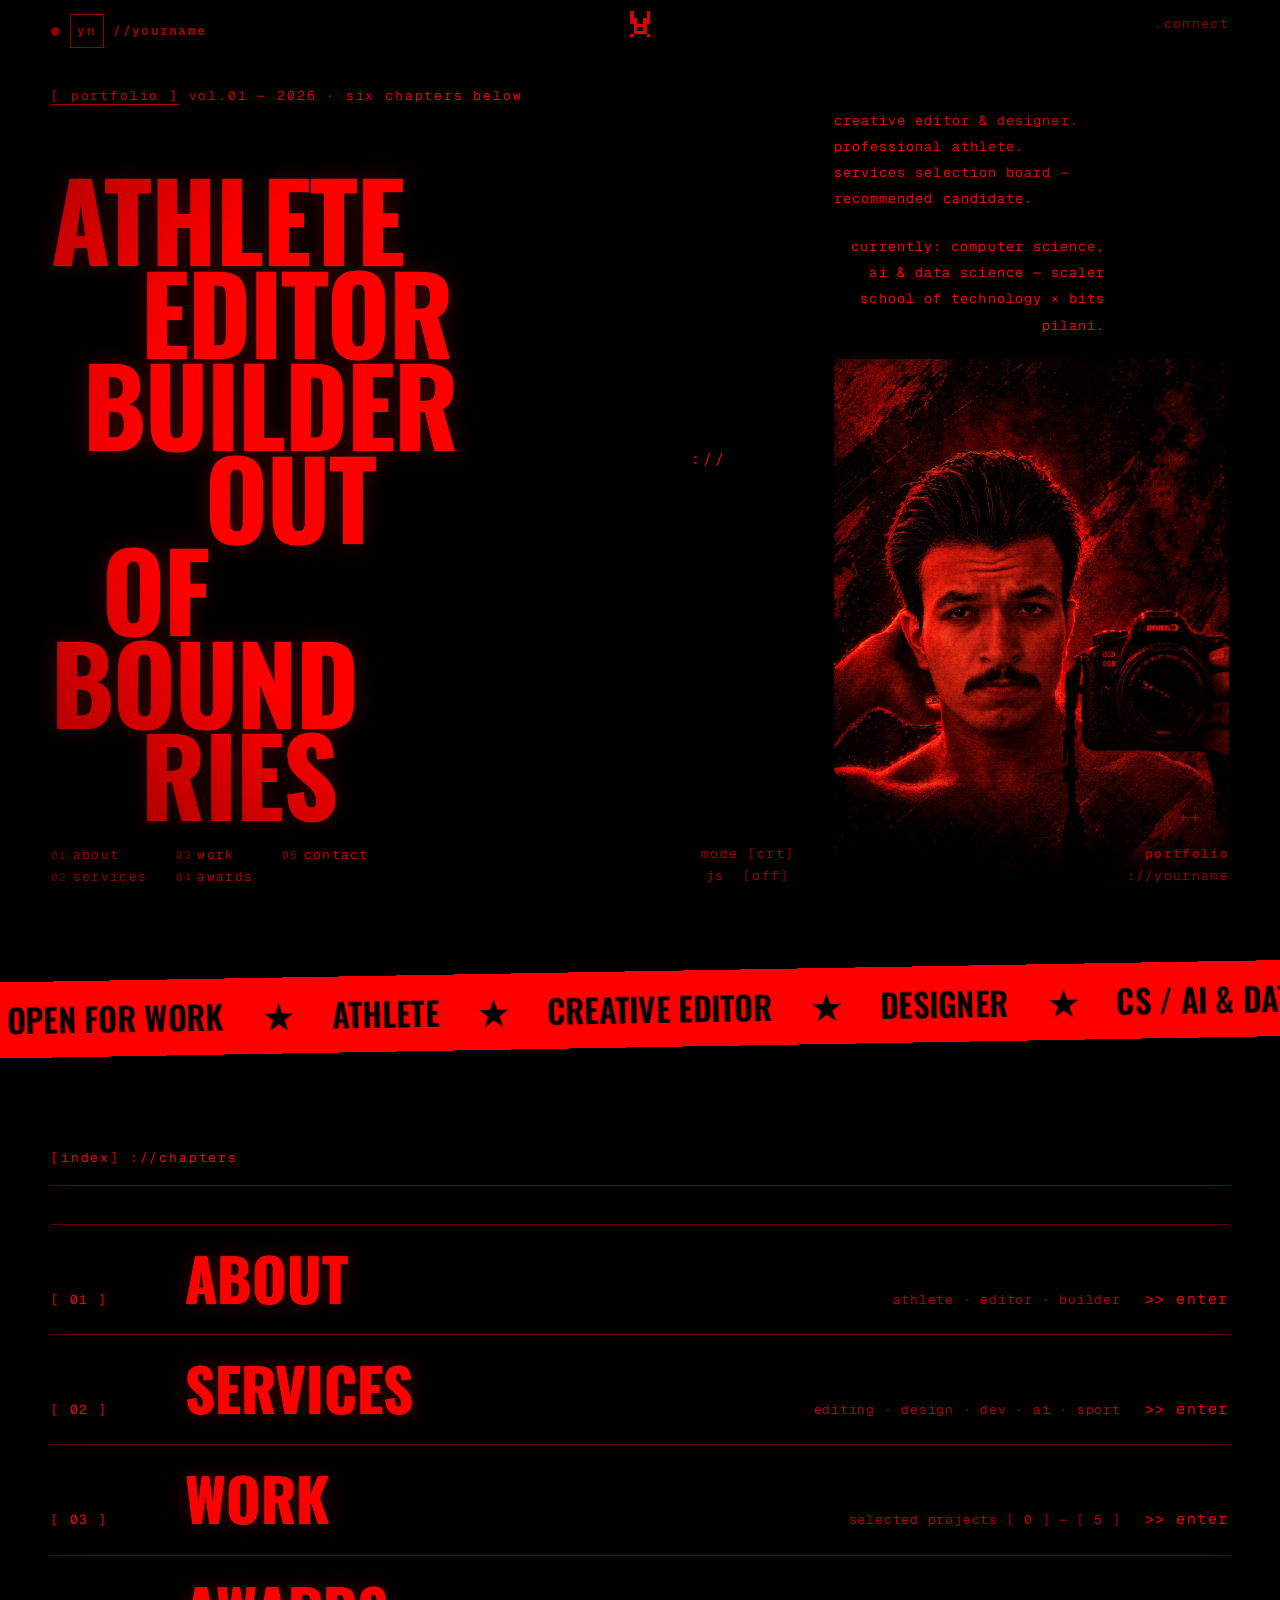
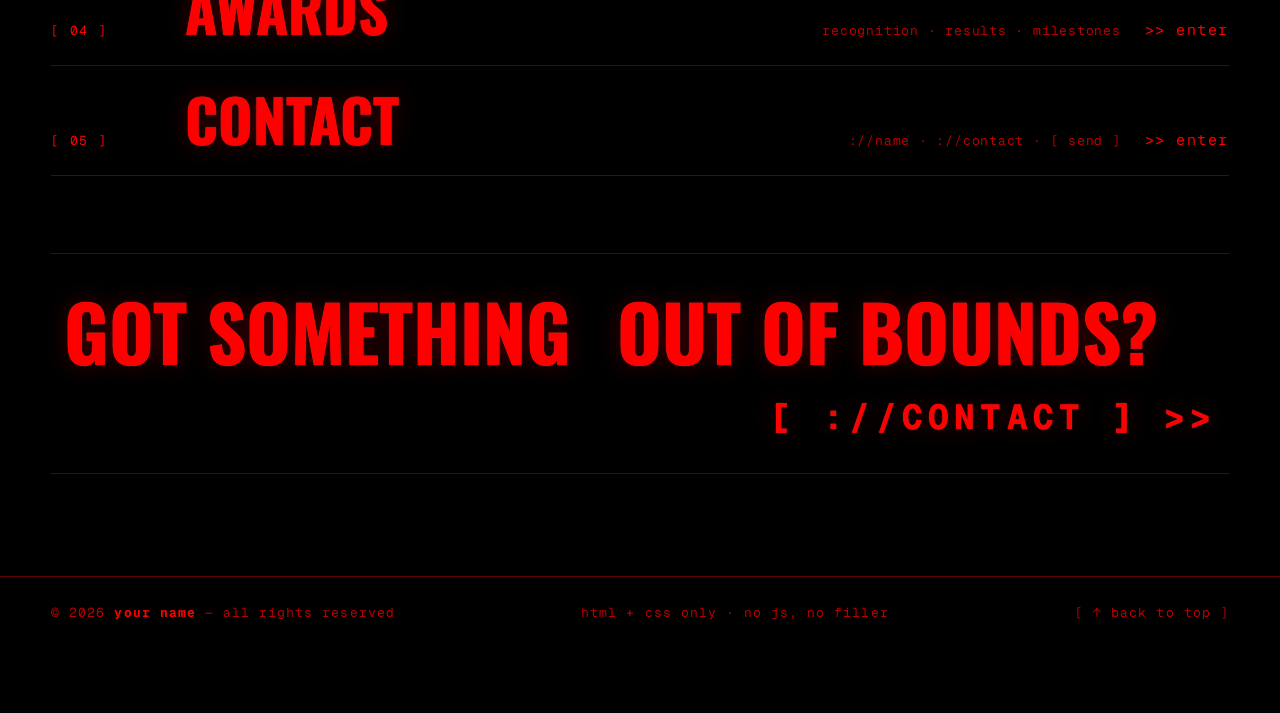
==== index.html @ e8d3e691 "Upload portfolio" ====
<!DOCTYPE html>
<html lang="en">
<head>
  <meta charset="UTF-8" />
  <meta name="viewport" content="width=device-width, initial-scale=1.0" />
  <meta name="description" content="Portfolio — athlete, creative editor & designer, CS / AI & Data Science student." />
  <title>YOUR NAME // portfolio — home</title>

  <link rel="preconnect" href="https://fonts.googleapis.com" />
  <link rel="preconnect" href="https://fonts.gstatic.com" crossorigin />
  <link href="https://fonts.googleapis.com/css2?family=Oswald:wght@500;600;700&display=swap" rel="stylesheet" />
  <link href="https://fonts.googleapis.com/css2?family=Geist+Mono:wght@400;500;700&display=swap" rel="stylesheet" />
  <link rel="stylesheet" href="style.css" />
</head>

<body id="top">
  <!-- red scroll-progress line (animated by CSS scroll timeline) -->
  <div class="scroll-progress" aria-hidden="true"></div>

  <!-- ============================================================
       FIXED HUD — top: dot + logo · pixel face · .connect
       ============================================================ -->
  <div class="hud hud--top">
    <a class="hud-logo" href="index.html" aria-label="home">
      <span class="hud-dot" aria-hidden="true"></span>
      <span class="hud-logo-mark">YN</span><!-- REPLACE: your initials -->
      <span class="hud-logo-text">//yourname</span><!-- REPLACE: your name -->
    </a>

    <span class="hud-face" aria-hidden="true">
      <svg width="26" height="26" viewBox="0 0 8 8" shape-rendering="crispEdges">
        <rect x="1" y="0" width="1" height="1"/><rect x="6" y="0" width="1" height="1"/>
        <rect x="1" y="1" width="1" height="1"/><rect x="6" y="1" width="1" height="1"/>
        <rect class="eye" x="1" y="2" width="2" height="2"/>
        <rect class="eye" x="5" y="2" width="2" height="2"/>
        <rect x="2" y="4" width="4" height="1"/>
        <rect x="2" y="5" width="1" height="1"/><rect x="5" y="5" width="1" height="1"/>
        <rect x="2" y="6" width="4" height="1"/>
        <rect x="1" y="7" width="1" height="1"/><rect x="6" y="7" width="1" height="1"/>
      </svg>
    </span>

    <a class="hud-connect" href="contact.html">.connect</a>
  </div>

  <!-- NAV BAR — bottom-left, every chapter one click away -->
  <div class="hud hud--bottom">
    <nav class="hud-nav" aria-label="chapters">
      <ul>
        <li><a href="about.html"><span class="n">01</span>about</a></li>
        <li><a href="services.html"><span class="n">02</span>services</a></li>
      </ul>
      <ul>
        <li><a href="work.html"><span class="n">03</span>work</a></li>
        <li><a href="awards.html"><span class="n">04</span>awards</a></li>
      </ul>
      <ul>
        <li><a href="contact.html"><span class="n">05</span>contact</a></li>
      </ul>
    </nav>

    <div class="hud-mode" aria-hidden="true">
      mode [crt]<br />js&nbsp;&nbsp;[off]
    </div>

    <div class="hud-right">
      <a href="index.html"><b>portfolio</b><br />://yourname</a>
    </div>
  </div>

  <main>

    <!-- ============================================================
         HERO — giant red stacked words + floating fragments
         ============================================================ -->
    <section class="hero" id="hero">
      <p class="hero-kicker"><b>[ portfolio ]</b> vol.01 — 2026 · six chapters below</p>

      <h1 class="hero-title display-text">
        <span class="hero-line">athlete</span>
        <span class="hero-line hero-line--indent-1">editor</span>
        <span class="hero-line hero-line--indent-2">builder</span>
        <span class="hero-line hero-line--indent-3">out</span>
        <span class="hero-line hero-line--indent-4">of</span>
        <span class="hero-line">bound</span>
        <span class="hero-line hero-line--indent-1">ries</span>
      </h1>

      <span class="hero-float" aria-hidden="true">://</span>
      <span class="hero-float hero-float--plus" aria-hidden="true">++</span>

      <div class="hero-side">
        <p>creative editor &amp; designer. professional athlete. services selection board — recommended candidate.</p>
        <p>currently: computer science, ai &amp; data science — scaler school of technology × bits pilani.</p>
         <img src="WhatsApp Image 2026-09-26 at 00.42.52.jpeg" alt="portrait"> 
        
      </div>
    </section>

    <!-- ============================================================
         TICKER — infinite red band (group ×2 = seamless loop)
         ============================================================ -->
    <div class="ticker" aria-hidden="true">
      <div class="ticker-track">
        <div class="ticker-group">
          <span>open for work</span><span>★</span>
          <span>athlete</span><span>★</span>
          <span>creative editor</span><span>★</span>
          <span>designer</span><span>★</span>
          <span>cs / ai &amp; data science</span><span>★</span>
          <span>out of bounds</span><span>★</span>
        </div>
        <div class="ticker-group">
          <span>open for work</span><span>★</span>
          <span>athlete</span><span>★</span>
          <span>creative editor</span><span>★</span>
          <span>designer</span><span>★</span>
          <span>cs / ai &amp; data science</span><span>★</span>
          <span>out of bounds</span><span>★</span>
        </div>
      </div>
    </div>

    <!-- ============================================================
         CHAPTERS — table of contents for the whole portfolio
         ============================================================ -->
    <section class="section" id="chapters">
      <p class="section-label"><span class="label-bracket">[</span><span class="label-index">index</span><span class="label-bracket">]</span> ://chapters</p>

      <div class="chapter-list">
        <a class="chapter-row" href="about.html">
          <span class="chapter-num">[ 01 ]</span>
          <span class="chapter-name display-text">about</span>
          <span class="chapter-desc">athlete · editor · builder</span>
          <span class="chapter-arrow">&gt;&gt; enter</span>
        </a>
        <a class="chapter-row" href="services.html">
          <span class="chapter-num">[ 02 ]</span>
          <span class="chapter-name display-text">services</span>
          <span class="chapter-desc">editing · design · dev · ai · sport</span>
          <span class="chapter-arrow">&gt;&gt; enter</span>
        </a>
        <a class="chapter-row" href="work.html">
          <span class="chapter-num">[ 03 ]</span>
          <span class="chapter-name display-text">work</span>
          <span class="chapter-desc">selected projects [ 0 ] — [ 5 ]</span>
          <span class="chapter-arrow">&gt;&gt; enter</span>
        </a>
        <a class="chapter-row" href="awards.html">
          <span class="chapter-num">[ 04 ]</span>
          <span class="chapter-name display-text">awards</span>
          <span class="chapter-desc">recognition · results · milestones</span>
          <span class="chapter-arrow">&gt;&gt; enter</span>
        </a>
        <a class="chapter-row" href="contact.html">
          <span class="chapter-num">[ 05 ]</span>
          <span class="chapter-name display-text">contact</span>
          <span class="chapter-desc">://name · ://contact · [ send ]</span>
          <span class="chapter-arrow">&gt;&gt; enter</span>
        </a>
      </div>

      <a class="chapter-cta display-text" href="contact.html">
        <span>got something</span>
        <span>out of bounds?</span>
        <span class="cta-arrow">[ ://contact ] &gt;&gt;</span>
      </a>
    </section>

  </main>

  <footer class="site-footer">
    <span>© 2026 <b>your name</b> — all rights reserved</span>
    <span>html + css only · no js, no filler</span>
    <a href="#top">[ ↑ back to top ]</a>
  </footer>

</body>
</html>
---- style.css ----
:root {
  --bg: #000000;
  --red: #ff0000;
  --red-dim: rgba(255, 0, 0, 0.72);
  --black: #000000;
}:root {
  --bg: #000000;
  --red: #ff0000;
  --red-dim: rgba(255, 0, 0, 0.72);
  --black: #000000;
}:root {
  --bg: #000000;
  --red: #ff0000;
  --red-dim: rgba(255, 0, 0, 0.72);
  --black: #000000;
}:root {
  --bg: #000000;
  --red: #ff0000;
  --red-dim: rgba(255, 0, 0, 0.72);
  --black: #000000;
}:root {
  --bg: #000000;
  --red: #ff0000;
  --red-dim: rgba(255, 0, 0, 0.72);
  --black: #000000;
}:root {
  --bg: #000000;
  --red: #ff0000;
  --red-dim: rgba(255, 0, 0, 0.72);
  --black: #000000;
}:root {
  --bg: #000000;
  --red: #ff0000;
  --red-dim: rgba(255, 0, 0, 0.72);
  --black: #000000;
}.frame {
  position: relative;
  background: var(--red);
  border: 1px solid var(--red);
  isolation: isolate;
}.frame {
  position: relative;
  background: var(--red);
  border: 1px solid var(--red);
  isolation: isolate;
}.frame {
  position: relative;
  background: var(--red);
  border: 1px solid var(--red);
  isolation: isolate;
}.frame {
  position: relative;
  background: var(--red);
  border: 1px solid var(--red);
  isolation: isolate;
}/* ============================================================
   PORTFOLIO v3 — shared stylesheet for all chapters
   RED on BLACK · halftone frames · corner HUD · nav bar ·
   pure CSS animations · no JavaScript
   Index:
     01 tokens/reset        06 work / projects
     02 base + CRT          07 awards
     03 photo frames        08 contact
     04 HUD + chapter nav   09 footer
     05 hero · ticker · about · services · chapters
     10 animations (+ progressive scroll reveals)
     11 responsive
   ============================================================ */

/* ---------- 01. TOKENS & RESET ---------- */
:root {
  --bg: #000000;
  --red: #ff0000;                       /* EVERYTHING is this red */
  --red-dim: rgba(255, 0, 0, 0.72);     /* secondary text */
  --red-faint: rgba(255, 0, 0, 0.38);   /* hairlines / tertiary */
  --black: #000000;
  --page-pad: 4vw;
  --hud-h: 64px;                        /* fixed bottom bar height */
  --font-display: "Oswald", "Arial Narrow", Impact, sans-serif;
  --font-mono: "Geist Mono", ui-monospace, "Courier New", monospace;
}

*, *::before, *::after { margin: 0; padding: 0; box-sizing: border-box; }

html { scroll-behavior: smooth; -webkit-text-size-adjust: 100%; overflow-x: clip; }

body {
  background: var(--bg);
  color: var(--red);
  font-family: var(--font-mono);
  font-size: 15px;
  line-height: 1.55;
  overflow-x: hidden;
  padding-bottom: var(--hud-h);         /* clear the fixed bottom bar */
}

::selection { background: var(--red); color: var(--black); }
a { color: inherit; text-decoration: none; }
ul { list-style: none; }
img { display: block; width: 100%; height: 100%; object-fit: cover; }
body::-webkit-scrollbar { width: 6px; }
body::-webkit-scrollbar-track { background: var(--bg); }
body::-webkit-scrollbar-thumb { background: var(--red); }

/* ---------- 02. BASE ELEMENTS + CRT OVERLAY ---------- */

/* fixed scanlines over the whole page */
body::after {
  content: "";
  position: fixed; inset: 0; z-index: 9999; pointer-events: none;
  background: repeating-linear-gradient(to bottom,
    rgba(255, 255, 255, 0.05) 0 1px, transparent 1px 3px);
  mix-blend-mode: overlay;
}
/* soft monitor vignette */
body::before {
  content: "";
  position: fixed; inset: 0; z-index: 9998; pointer-events: none;
  background: radial-gradient(ellipse at center, transparent 55%, rgba(0, 0, 0, 0.55) 100%);
}

/* thin red scroll-progress line (animated in section 10, CSS scroll timeline) */
.scroll-progress {
  position: fixed; top: 0; left: 0; width: 100%; height: 3px;
  background: var(--red); z-index: 10001; pointer-events: none;
  transform: scaleX(0); transform-origin: 0 50%;
}

/* big condensed uppercase headings */
.display-text {
  font-family: var(--font-display);
  font-weight: 700;
  text-transform: uppercase;
  text-shadow: 0 0 1px rgba(255, 60, 60, 0.9), 0 0 22px rgba(255, 0, 0, 0.25);
}

/* "[ chapter 01 ] ://about" section labels */
.section-label {
  font-size: 13px;
  letter-spacing: 0.14em;
  text-transform: lowercase;
  margin-bottom: 3vw;
  border-bottom: 1px solid var(--red-faint);
  padding-bottom: 1rem;
}
.section-label .label-bracket, .section-label .label-index { color: var(--red); }

/* scattered justified micro-copy (reference signature) */

#centre
{  display:flex;
   justify-content:space-between;
    height:700px;
    width:1700px;

}
#sub{
  height:700px;
  width: 500px;
}




.scatter-block {
  font-size: 13px;
  letter-spacing: 0.1em;
  line-height: 2.05;
  text-transform: lowercase;
  color: var(--red);
}
.scatter-block .spread { display: flex; justify-content: space-between; gap: 0.6em; }
.scatter-block .dim { color: var(--red-dim); }

.section { padding: 8vw var(--page-pad); }

/* ---------- 03. PHOTO FRAMES (halftone + selection handles) ----------
   .frame alone     → placeholder: red + dot screen + label + ++
   .frame > <img>   → real photo: grayscale × red multiply = duotone        */
.frame {
  position: relative;
  background: var(--red);
  border: 1px solid var(--red);
  isolation: isolate;
}
.frame::before { /* 4 selection handles from one pseudo-element */
  content: "";
  position: absolute; inset: -4px; z-index: 3; pointer-events: none;
  background:
    var(--red) 0 0 / 8px 8px no-repeat,
    var(--red) 100% 0 / 8px 8px no-repeat,
    var(--red) 0 100% / 8px 8px no-repeat,
    var(--red) 100% 100% / 8px 8px no-repeat;
    
}
.frame::after { /* black dot screen = halftone look */
  content: "";
  position: absolute; inset: 0; z-index: 2; pointer-events: none;
  background-image: radial-gradient(circle, #000 42%, transparent 46%);
  background-size: 4px 4px;
  opacity: 0.55;
}
.frame img {
  position: relative; z-index: 1;
  filter: grayscale(1) contrast(1.45) brightness(1.05);
  mix-blend-mode: multiply;

}
.frame-tag {
  position: absolute; inset: 0; z-index: 4;
  display: grid; place-items: center;
  font-size: 12px; letter-spacing: 0.16em; color: var(--black);
  text-transform: lowercase; text-align: center; padding: 0 1em;
}
.frame-move {
  position: absolute; left: 50%; bottom: 6px; transform: translateX(-50%);
  z-index: 4; font-size: 14px; color: var(--black); letter-spacing: 0.1em;
}

/* ---------- 04. FIXED CORNER HUD + CHAPTER NAV BAR ---------- */
.hud {
  position: fixed; left: 0; right: 0; z-index: 100;
  pointer-events: none;                  /* only links are clickable */
  display: flex; justify-content: space-between; align-items: flex-start;
  padding: 0.9rem var(--page-pad);
  font-size: 13px; letter-spacing: 0.1em; text-transform: lowercase;
  background: linear-gradient(to bottom, rgba(0, 0, 0, 0.92) 30%, transparent);
}
.hud--top { top: 0; }
.hud--bottom {
  bottom: 0; align-items: flex-end;
  background: linear-gradient(to top, rgba(0, 0, 0, 0.94) 35%, transparent);
  padding-bottom: 0.8rem;
}
.hud a { pointer-events: auto; transition: background 0.15s ease, color 0.15s ease, box-shadow 0.15s ease; }
.hud a:hover { background: var(--red); color: var(--black); box-shadow: 0 0 0 3px var(--red); }

.hud-logo { display: flex; align-items: center; gap: 0.6rem; font-weight: 700; }
.hud-logo-mark {
  display: grid; place-items: center; width: 34px; height: 34px;
  border: 1px solid var(--red); color: var(--red); font-weight: 700;
}
.hud-dot { width: 9px; height: 9px; border-radius: 50%; background: var(--red); animation: hud-blink 1.4s steps(2, start) infinite; }
@keyframes hud-blink { 50% { opacity: 0.15; } }

/* pixel creature, top center (inline SVG) — eyes blink (see section 10) */
.hud-face { position: absolute; left: 50%; top: 0.7rem; transform: translateX(-50%); pointer-events: none; }
.hud-face svg { fill: var(--red); image-rendering: pixelated; }

/* THE NAV BAR — bottom-left chapter links, 3 columns of anchors */
.hud-nav { display: flex; gap: 1.8rem; }
.hud-nav ul { display: flex; flex-direction: column; gap: 0.15rem; }
.hud-nav a .n { color: var(--red-dim); font-size: 11px; margin-right: 0.45em; }
.hud-nav a.active { background: var(--red); color: var(--black); box-shadow: 0 0 0 3px var(--red); }
.hud-nav a.active .n { color: var(--black); }

.hud-mode { text-align: center; color: var(--red-dim); line-height: 1.7; }
.hud-right { text-align: right; line-height: 1.7; }
.hud-right b { font-weight: 700; }

/* ---------- 05. HERO · TICKER · ABOUT · SERVICES · CHAPTERS ---------- */
.hero {
  min-height: 100vh;
  display: grid;
  grid-template-columns: 1.6fr 0.85fr;
  grid-template-rows: auto 1fr;
  column-gap: 3vw;
  padding: 5.4rem var(--page-pad) calc(var(--hud-h) + 1.4rem);
  align-items: center;
  position: relative;
}
.hero-kicker {
  grid-column: 1 / -1; align-self: start;
  font-size: 13px; letter-spacing: 0.14em; text-transform: lowercase; color: var(--red);
}
.hero-kicker b { color: var(--red); border-bottom: 1px solid var(--red); font-weight: 500; }

.hero-title {
  font-size: clamp(3.4rem, 8.4vw, 9.2rem);
  line-height: 0.86;
  letter-spacing: -0.01em;
  user-select: none;
  align-self: center;
}
.hero-line {
  display: block; width: fit-content;
  transition: color 0.15s ease;
  cursor: default;
}
.hero-line:hover { color: var(--black); background: var(--red); text-shadow: none; }
.hero-line--indent-1 { margin-left: 7vw; }
.hero-line--indent-2 { margin-left: 2.5vw; }
.hero-line--indent-3 { margin-left: 12vw; }
.hero-line--indent-4 { margin-left: 4vw; }

.hero-float {
  position: absolute; left: 54%; top: 46%;
  font-size: 15px; letter-spacing: 0.2em; color: var(--red); z-index: 2;
}
.hero-float--plus { left: auto; right: 6vw; top: auto; bottom: 16vh; }

.hero-side { align-self: center; display: flex; flex-direction: column; gap: 1.3rem; }
.hero-side p { font-size: 13.5px; letter-spacing: 0.08em; line-height: 1.95; text-transform: lowercase; max-width: 34ch; }
.hero-side p:nth-child(2) { text-align: right; }
.hero-side p b { font-weight: 700; }
.hero-portrait { aspect-ratio: 3 / 4; }

/* infinite red ticker band (group ×2 = seamless loop) */
.ticker {
  overflow: hidden;
  background: var(--red);
  color: var(--black);
  border-top: 1px solid var(--red);
  border-bottom: 1px solid var(--red);
  padding: 0.7rem 0;
  transform: rotate(-1deg) scale(1.02);
}
.ticker-track { display: flex; width: max-content; animation: ticker-slide 22s linear infinite; }
.ticker-group {
  display: flex; flex-shrink: 0; white-space: nowrap;
  font-family: var(--font-display); font-weight: 600;
  font-size: clamp(1.2rem, 2.6vw, 2rem); text-transform: uppercase;
}
.ticker-group span { padding: 0 1.2rem; }
@keyframes ticker-slide { to { transform: translateX(-50%); } }

/* about — scatter composition canvas */
.scatter { position: relative; min-height: 780px; }
.scatter__block { position: absolute; width: 230px; z-index: 2; }
.sb-a { left: 1%;  top: 0;     width: 250px; }
.sb-b { left: 7%;  top: 200px; width: 210px; }
.sb-c { right: 2%; top: 40px;  width: 230px; text-align: right; }
.sb-d { left: 0;   top: 400px; width: 240px; }
.sb-e { right: 3%; top: 330px; width: 230px; text-align: right; }
.sb-f { left: 1%;  top: 560px; width: 140px; }
.sb-g { right: 1%; top: 560px; width: 200px; text-align: right; }
.sb-e .spread, .sb-g .spread { justify-content: flex-end; gap: 1.4em; }
.scatter__portrait {
  position: absolute; left: 50%; top: 50%; transform: translate(-50%, -50%);
  width: 44%; aspect-ratio: 4 / 5; z-index: 1;
}
.scatter__sat { position: absolute; z-index: 1; }
.scatter__sat--1 { right: 16%; top: 4%; width: 15%; aspect-ratio: 1 / 1; }
.scatter__sat--2 { left: 17%; bottom: 6%; width: 13%; aspect-ratio: 4 / 3; }
.scatter__plus {
  position: absolute; left: 50%; top: 62%; transform: translateX(-50%);
  color: var(--red); font-size: 15px; letter-spacing: 0.15em; z-index: 3;
  text-shadow: 0 0 5px #000;
}

.about-title { font-size: clamp(2rem, 4.6vw, 4.2rem); line-height: 1.02; margin: 4vw 0 1.6rem; }
.about-text { color: var(--red-dim); max-width: 64ch; margin-bottom: 2.4rem; font-size: 14.5px; }
.about-text b { color: var(--red); font-weight: 700; }
.about-facts { border-top: 1px solid var(--red-faint); max-width: 760px; }
.about-fact {
  display: grid; grid-template-columns: 160px 1fr; gap: 1rem;
  padding: 0.85rem 0; border-bottom: 1px solid var(--red-faint);
  font-size: 14px; text-transform: lowercase;
}
.about-fact dt { color: var(--red); }
.about-fact dd { color: var(--red-dim); }

/* services rows */
.service-item {
  display: grid; grid-template-columns: 90px 1fr auto;
  align-items: baseline; gap: 1.5rem;
  padding: 1.6rem 0;
  border-top: 1px solid var(--red-faint);
}
.service-item:last-child { border-bottom: 1px solid var(--red-faint); }
.service-num { font-size: 13px; letter-spacing: 0.1em; }
.service-name {
  font-size: clamp(2rem, 5.4vw, 4.6rem); line-height: 0.95;
  width: fit-content; transition: all 0.15s ease;
}
.service-tag { font-size: 13px; text-align: right; text-transform: lowercase; color: var(--red-dim); letter-spacing: 0.08em; }
.service-item:hover .service-name { color: var(--black); background: var(--red); text-shadow: none; transform: translateX(1vw); }

/* chapter index rows (home page table of contents) */
.chapter-list { border-top: 1px solid var(--red-faint); }
.chapter-row {
  display: grid; grid-template-columns: 110px 1fr auto auto;
  gap: 1.5rem; align-items: baseline;
  padding: 1.5rem 0;
  border-bottom: 1px solid var(--red-faint);
  transition: background 0.15s ease, padding 0.2s ease;
}
.chapter-num { font-size: 13px; letter-spacing: 0.1em; }
.chapter-name { font-size: clamp(1.8rem, 4.6vw, 3.8rem); line-height: 1; transition: text-shadow 0.15s ease; }
.chapter-desc { color: var(--red-dim); font-size: 13px; letter-spacing: 0.06em; text-align: right; }
.chapter-arrow { font-size: 15px; letter-spacing: 0.1em; transition: transform 0.2s ease; }
.chapter-row:hover {
  background: var(--red); color: var(--black);
  padding-left: 1vw; padding-right: 1vw;
}
.chapter-row:hover .chapter-num,
.chapter-row:hover .chapter-desc { color: var(--black); }
.chapter-row:hover .chapter-name { text-shadow: none; }
.chapter-row:hover .chapter-arrow { transform: translateX(0.7em); }

/* big CTA block linking to the contact chapter */
.chapter-cta {
  display: flex; flex-wrap: wrap; align-items: baseline; gap: 0.4em 0.6em;
  margin-top: 6vw; padding: 3vw 1vw;
  border-top: 1px solid var(--red-faint);
  border-bottom: 1px solid var(--red-faint);
  font-size: clamp(2rem, 6vw, 5.4rem); line-height: 1;
  transition: background 0.15s ease, color 0.15s ease;
}
.chapter-cta:hover { background: var(--red); color: var(--black); text-shadow: none; }
.chapter-cta .cta-arrow { margin-left: auto; font-family: var(--font-mono); font-size: 0.45em; letter-spacing: 0.15em; }

/* ---------- 06. WORK — staggered frames + spread captions ---------- */
.project-card { padding: 4vw 0; border-top: 1px solid ; }
.project-card:last-child { border-bottom: 1px solid var(--red-faint); }
.project-card:nth-child(3n + 1) { padding-right: 16vw; }
.project-card:nth-child(3n + 2) { padding-left: 12vw; }
.project-card:nth-child(3n)     { padding-left: 24vw; padding-right: 6vw; }
.project-frame { width: 100%; aspect-ratio: 16 / 10; transition: filter 0.2s ease; }
.project-card:hover .project-frame { filter: drop-shadow(0 0 6px rgba(255, 0, 0, 0.6)); }
.project-card:hover .project-frame img { transform: scale(1.03); }
.project-frame img { transition: transform 0.35s ease; }
.project-caption {
  display: flex; align-items: baseline; justify-content: space-between;
  gap: 1.5rem; margin-top: 1.1rem;
  font-size: 14px; letter-spacing: 0.1em; text-transform: lowercase;
}
.project-name { font-weight: 700; font-size: 15px; transition: all 0.15s ease; }
.project-card:hover .project-name { background: var(--red); color: var(--black); box-shadow: 0 0 0 4px var(--red); }
.project-tags { display: flex; flex-wrap: wrap; gap: 0.5rem; justify-content: flex-end; }
.project-tags span { border: 1px solid var(--red-faint); padding: 0.25em 0.7em; color: var(--red-dim); transition: all 0.15s ease; }
.project-card:hover .project-tags span { border-color: var(--red); color: var(--red); }
.project-desc { margin-top: 0.5rem; font-size: 12.5px; color: var(--red-dim); letter-spacing: 0.06em; }

/* ---------- 07. AWARDS ---------- */
.awards-glyphs { display: flex; justify-content: space-between; align-items: center; margin-bottom: 2rem; user-select: none; }
.awards-glyph {
  font-family: var(--font-display); font-weight: 700;
  font-size: clamp(6rem, 17vw, 15rem); line-height: 1;
  color: #4a0000; -webkit-text-stroke: 2px var(--red);
}
.awards-quote {
  font-family: var(--font-display); font-weight: 600; text-transform: uppercase;
  text-align: center; font-size: clamp(1.4rem, 3.4vw, 3rem);
  line-height: 1.05; max-width: 24ch; margin: 0 auto 3.5rem;
  text-shadow: 0 0 18px rgba(255, 0, 0, 0.3);
}
.awards-quote em { font-style: normal; background: var(--red); color: var(--black); padding: 0 0.15em; }
.award-row {
  display: grid; grid-template-columns: 110px 1fr auto; gap: 1.5rem;
  align-items: baseline; padding: 1.2rem 0;
  border-top: 1px solid var(--red-faint); text-transform: lowercase;
  transition: background 0.15s ease;
}
.award-row:last-child { border-bottom: 1px solid var(--red-faint); }
.award-row:hover { background: rgba(255, 0, 0, 0.08); }
.award-year { font-size: 13px; letter-spacing: 0.1em; }
.award-title { font-weight: 700; font-size: clamp(1.1rem, 2.4vw, 1.9rem); letter-spacing: 0.04em; }
.award-note { font-size: 13px; text-align: right; color: var(--red-dim); }

/* ---------- 08. CONTACT ---------- */
.contact-title {
  font-size: clamp(2.6rem, 7vw, 6.5rem); line-height: 0.92;
  margin-bottom: 3rem; max-width: 14ch;
}
.contact-form { display: flex; flex-direction: column; gap: 2rem; max-width: 760px; }
.contact-field { display: flex; flex-direction: column; gap: 0.4rem; }
.contact-field-label { font-size: 13px; letter-spacing: 0.12em; color: var(--red); }
.contact-input {
  background: transparent; border: none; border-bottom: 1px solid var(--red-faint);
  color: var(--red); font-family: var(--font-mono);
  font-size: clamp(1.1rem, 2.2vw, 1.6rem); padding: 0.5em 0; outline: none;
  border-radius: 0; transition: border-color 0.2s ease, box-shadow 0.2s ease; resize: vertical;
}
.contact-input::placeholder { color: var(--red-faint); text-transform: lowercase; }
.contact-input:focus { border-bottom-color: var(--red); box-shadow: 0 1px 0 var(--red); }
.contact-send {
  align-self: flex-start; background: transparent; color: var(--red);
  border: 1px solid var(--red); font-family: var(--font-mono); font-size: 16px;
  letter-spacing: 0.1em; padding: 0.9em 2.4em; cursor: pointer;
  text-transform: lowercase; transition: all 0.15s ease;
}
.contact-send:hover { background: var(--red); color: var(--black); box-shadow: 0 0 10px rgba(255, 0, 0, 0.5); }
.contact-links {
  display: flex; flex-wrap: wrap; gap: 2rem; margin-top: 4rem;
  padding-top: 1.4rem; border-top: 1px solid var(--red-faint);
  font-size: 14px; text-transform: lowercase; letter-spacing: 0.08em;
}
.contact-links a { color: var(--red-dim); transition: all 0.15s ease; }
.contact-links a:hover { background: var(--red); color: var(--black); box-shadow: 0 0 0 3px var(--red); }

/* ---------- 09. FOOTER ---------- */
.site-footer {
  display: flex; flex-wrap: wrap; justify-content: space-between; gap: 1rem;
  padding: 1.6rem var(--page-pad);
  border-top: 1px solid var(--red-faint);
  font-size: 13px; color: var(--red-dim); text-transform: lowercase;
  letter-spacing: 0.08em;
}
.site-footer a:hover { background: var(--red); color: var(--black); }
.site-footer b { color: var(--red); font-weight: 700; }

/* ---------- 10. ANIMATIONS (all pure CSS) ---------- */

/* page fade-in on load */
@keyframes pageIn { from { opacity: 0; } to { opacity: 1; } }
main { animation: pageIn 0.55s ease both; }

/* hero words rise in, staggered */
@keyframes riseIn {
  from { opacity: 0; transform: translateY(1em) skewY(1.5deg); }
  to   { opacity: 1; transform: none; }
}
.hero-line { animation: riseIn 0.85s cubic-bezier(0.2, 0.85, 0.25, 1) both; }
.hero-line:nth-child(1) { animation-delay: 0.05s; }
.hero-line:nth-child(2) { animation-delay: 0.13s; }
.hero-line:nth-child(3) { animation-delay: 0.21s; }
.hero-line:nth-child(4) { animation-delay: 0.29s; }
.hero-line:nth-child(5) { animation-delay: 0.37s; }
.hero-line:nth-child(6) { animation-delay: 0.45s; }
.hero-line:nth-child(7) { animation-delay: 0.53s; }

/* slow neon glow pulse on key headlines */
@keyframes glowPulse {
  0%, 100% { text-shadow: 0 0 1px rgba(255, 60, 60, 0.9), 0 0 22px rgba(255, 0, 0, 0.25); }
  50%      { text-shadow: 0 0 2px rgba(255, 80, 80, 1), 0 0 36px rgba(255, 0, 0, 0.5); }
}
.hero-title, .about-title, .awards-quote { animation: glowPulse 5.5s ease-in-out infinite; }

/* floating fragments (:// and ++) bob gently */
@keyframes floatY { 0%, 100% { transform: translateY(0); } 50% { transform: translateY(-9px); } }
.hero-float, .scatter__plus { animation: floatY 3.8s ease-in-out infinite; }

/* frames fade in on load (staggered for project cards) */
@keyframes fadeIn { from { opacity: 0; } to { opacity: 1; } }
.frame { animation: fadeIn 0.7s ease both; }
.project-card:nth-child(2) .frame { animation-delay: 0.08s; }
.project-card:nth-child(3) .frame { animation-delay: 0.16s; }
.project-card:nth-child(4) .frame { animation-delay: 0.24s; }
.project-card:nth-child(5) .frame { animation-delay: 0.32s; }
.project-card:nth-child(6) .frame { animation-delay: 0.4s; }

/* pixel-face blink: eyes squash for a moment every ~4.6 s */
@keyframes blinkEyes {
  0%, 92%, 100% { transform: scaleY(1); }
  95%           { transform: scaleY(0.08); }
}
.hud-face .eye {
  transform-box: fill-box; transform-origin: 50% 50%;
  animation: blinkEyes 4.6s steps(1, end) infinite;
}

/* scroll-driven reveals + progress bar (Chromium supports CSS scroll
   timelines; other browsers simply show everything, no JS needed) */
@supports (animation-timeline: view()) {
  @keyframes revealUp {
    from { opacity: 0; transform: translateY(36px); }
    to   { opacity: 1; transform: none; }
  }
  .section-label, .scatter__block, .service-item, .project-card,
  .award-row, .chapter-row, .chapter-cta, .contact-title,
  .contact-form, .about-title, .about-text, .about-facts, .awards-quote {
    animation: revealUp linear both;
    animation-timeline: view();
    animation-range: entry 5% entry 55%;
  }
  @keyframes barGrow { from { transform: scaleX(0); } to { transform: scaleX(1); } }
  .scroll-progress {
    animation: barGrow linear both;
    animation-timeline: scroll(root);
  }
}

/* ---------- 11. RESPONSIVE ---------- */
@media (max-width: 1000px) {
  /* scatter canvas → simple stacked flow */
  .scatter { min-height: 0; display: flex; flex-direction: column; gap: 1.6rem; }
  .scatter__block { position: static; width: 100% !important; max-width: 420px; text-align: left !important; }
  .scatter__block .spread { justify-content: flex-start !important; gap: 1.2em; }
  .scatter__portrait { position: static; transform: none; width: 100%; max-width: 480px; order: -1; }
  .scatter__sat, .scatter__plus { display: none; }
  .sb-f { max-width: 200px; }

  .hero { grid-template-columns: 1fr; row-gap: 2.6rem; }
  .hero-float { display: none; }
  .hero-side { flex-direction: row; flex-wrap: wrap; align-items: flex-start; gap: 1.6rem; }
  .hero-side p:nth-child(2) { text-align: left; }
  .hero-portrait { width: 100%; max-width: 300px; }
  .hero-line--indent-1, .hero-line--indent-2,
  .hero-line--indent-3, .hero-line--indent-4 { margin-left: 0; }

  .service-item { grid-template-columns: 56px 1fr; }
  .service-tag { grid-column: 2; text-align: left; }

  .project-card:nth-child(n) { padding-left: 0; padding-right: 0; }
  .project-caption { flex-wrap: wrap; }
  .project-tags { justify-content: flex-start; }

  .award-row { grid-template-columns: 70px 1fr; }
  .award-note { grid-column: 2; text-align: left; }
}

@media (max-width: 700px) {
  .hud-logo-text, .hud-face, .hud-mode { display: none; }
  .hud { font-size: 11.5px; padding: 0.7rem 4vw; }
  .hud-nav { gap: 0.9rem; }
  .hud-nav a .n { display: none; }          /* hide chapter numbers on phones */
  .hud-right { font-size: 11px; }
  .about-fact { grid-template-columns: 100px 1fr; }
  .chapter-row { grid-template-columns: 64px 1fr; }
  .chapter-desc { display: none; }
  .chapter-arrow { grid-column: 2; }
}

/* kill every animation for users who prefer reduced motion */
@media (prefers-reduced-motion: reduce) {
  *, *::before, *::after { animation: none !important; transition: none !important; }
  html { scroll-behavior: auto; }
}
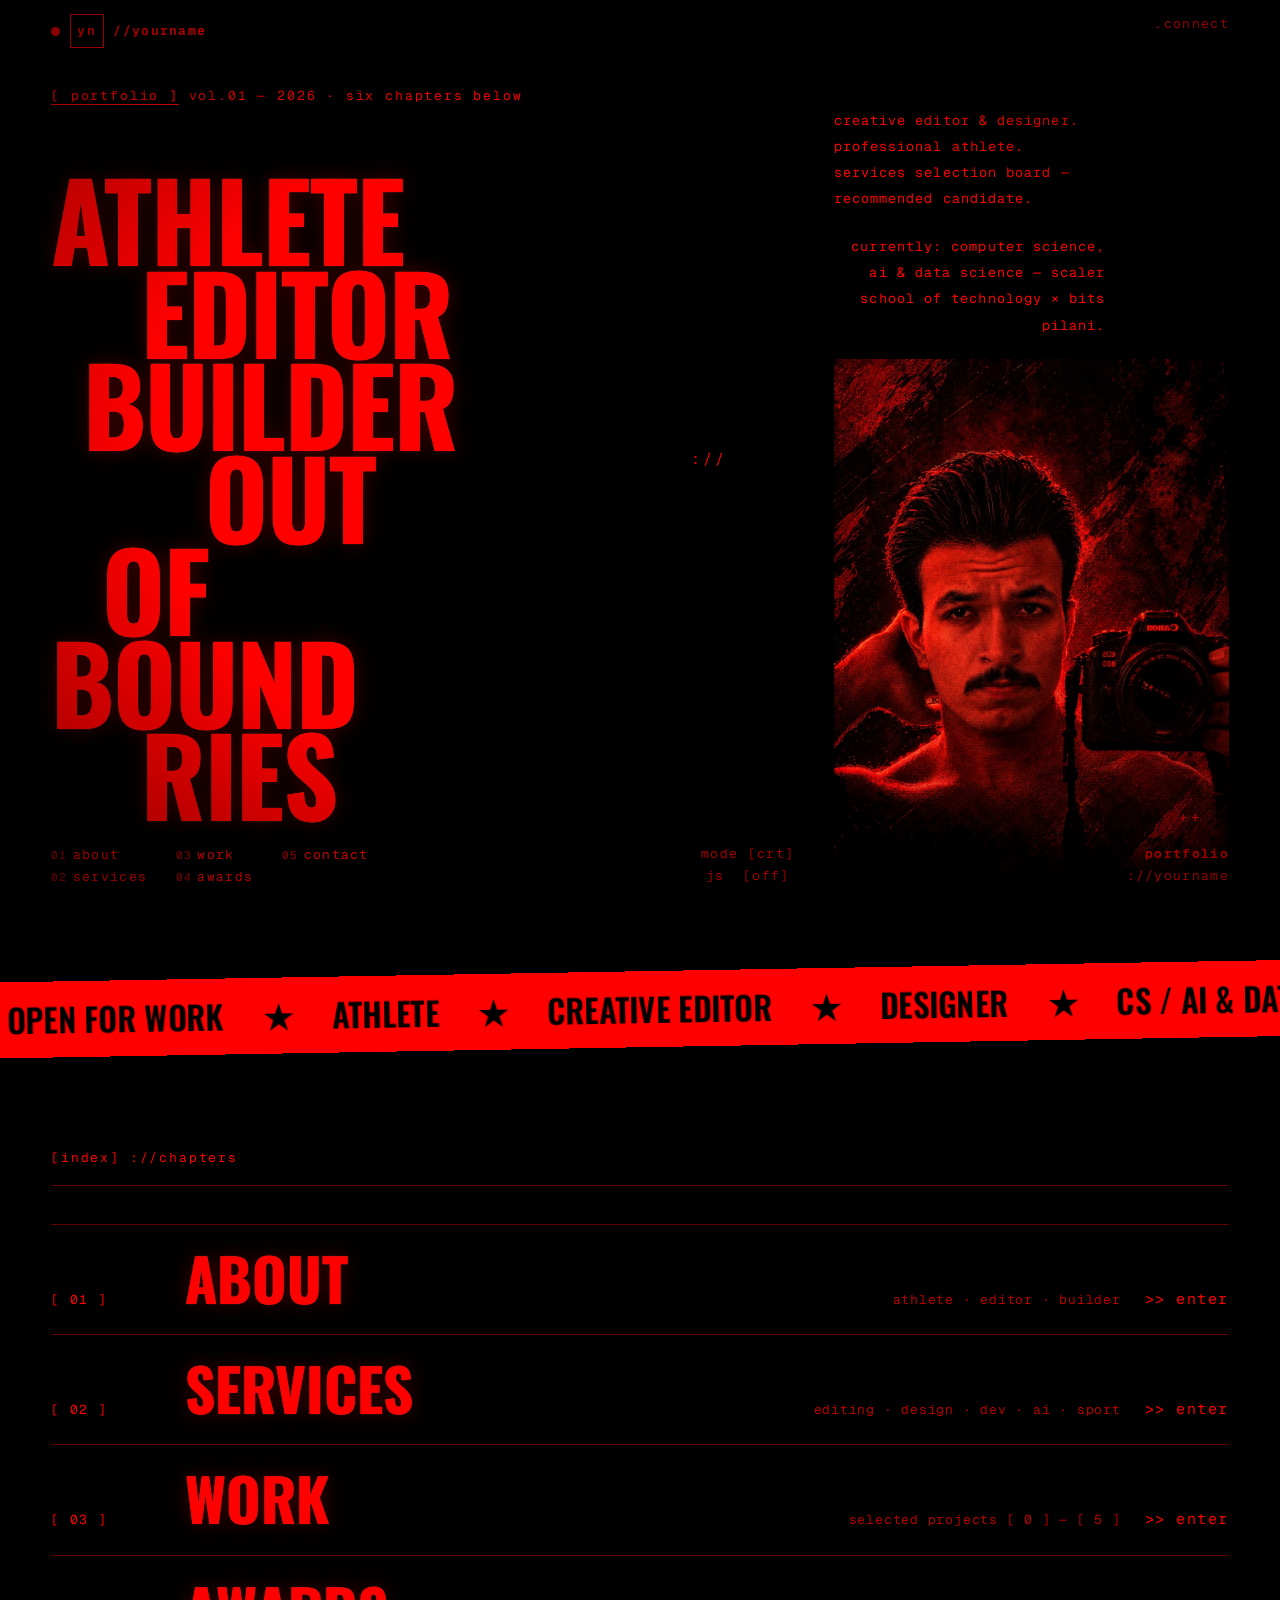
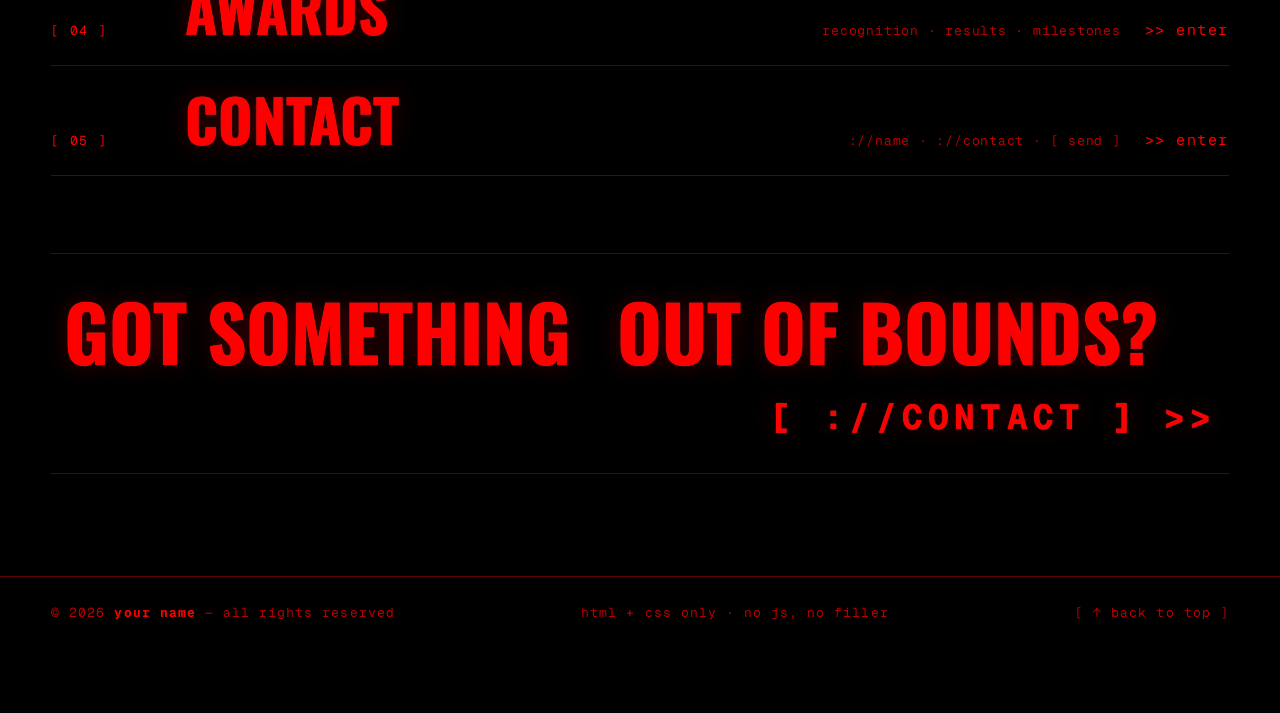
==== commit 03939102: "Remove HUD face graphic from index.html Removed SVG face graphic from the HUD." ====
--- a/index.html
+++ b/index.html
@@ -27,18 +27,7 @@
       <span class="hud-logo-text">//yourname</span><!-- REPLACE: your name -->
     </a>
 
-    <span class="hud-face" aria-hidden="true">
-      <svg width="26" height="26" viewBox="0 0 8 8" shape-rendering="crispEdges">
-        <rect x="1" y="0" width="1" height="1"/><rect x="6" y="0" width="1" height="1"/>
-        <rect x="1" y="1" width="1" height="1"/><rect x="6" y="1" width="1" height="1"/>
-        <rect class="eye" x="1" y="2" width="2" height="2"/>
-        <rect class="eye" x="5" y="2" width="2" height="2"/>
-        <rect x="2" y="4" width="4" height="1"/>
-        <rect x="2" y="5" width="1" height="1"/><rect x="5" y="5" width="1" height="1"/>
-        <rect x="2" y="6" width="4" height="1"/>
-        <rect x="1" y="7" width="1" height="1"/><rect x="6" y="7" width="1" height="1"/>
-      </svg>
-    </span>
+   
 
     <a class="hud-connect" href="contact.html">.connect</a>
   </div>
